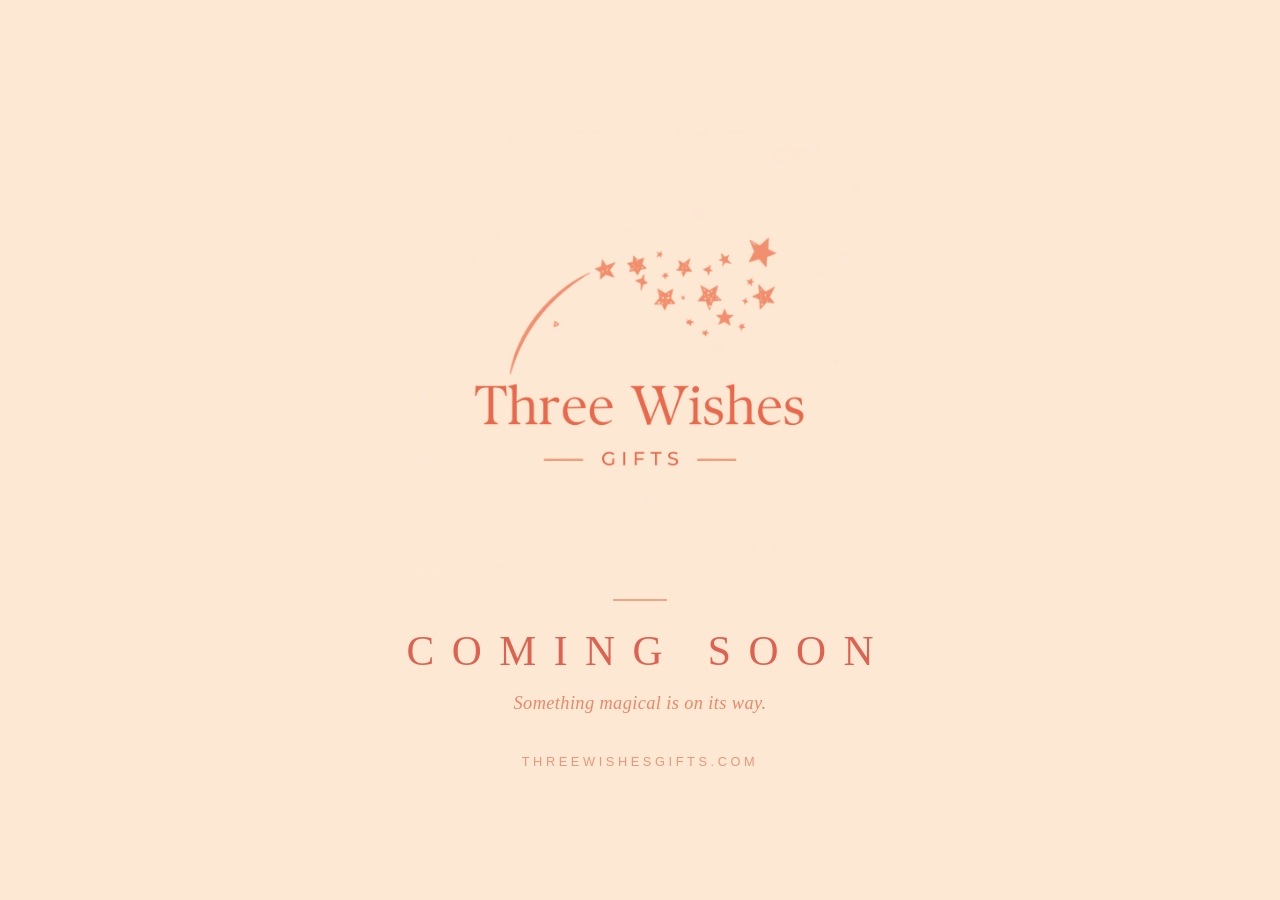
==== index.html @ 208aeb23 "Add Coming Soon holding page for threewishesgifts.com Static single-page site: brand logo on a seaml" ====
<!DOCTYPE html>
<html lang="en">
<head>
<meta charset="UTF-8" />
<meta name="viewport" content="width=device-width, initial-scale=1" />
<title>Three Wishes Gifts &mdash; Coming Soon</title>
<meta name="description" content="Three Wishes Gifts is coming soon. Something magical is on its way." />
<meta name="theme-color" content="#fbebd9" />
<link rel="icon" type="image/jpeg" href="assets/logo.jpg" />
<link rel="apple-touch-icon" href="assets/logo.jpg" />

<!-- Open Graph -->
<meta property="og:type" content="website" />
<meta property="og:title" content="Three Wishes Gifts &mdash; Coming Soon" />
<meta property="og:description" content="Something magical is on its way." />
<meta property="og:image" content="assets/logo.jpg" />
<meta property="og:url" content="https://threewishesgifts.com" />
<meta name="twitter:card" content="summary_large_image" />

<style>
  :root {
    /* sampled directly from the logo artwork so it tiles seamlessly */
    --cream: #fde8d4;
    --cream-deep: #f7ddc4;
    --coral: #dd6350;
    --coral-soft: #e8896b;
    --ink: #b9543f;
  }

  * { box-sizing: border-box; }

  html, body {
    margin: 0;
    padding: 0;
    min-height: 100%;
  }

  body {
    background: var(--cream);
    color: var(--coral);
    font-family: "Georgia", "Times New Roman", serif;
    -webkit-font-smoothing: antialiased;
    text-rendering: optimizeLegibility;
    display: flex;
    align-items: center;
    justify-content: center;
    min-height: 100vh;
    padding: 8vh 24px;
    overflow: hidden;
    position: relative;
  }

  .card {
    position: relative;
    z-index: 2;
    width: 100%;
    max-width: 560px;
    text-align: center;
    animation: rise 1s ease-out both;
  }

  @keyframes rise {
    from { opacity: 0; transform: translateY(16px); }
    to   { opacity: 1; transform: translateY(0); }
  }

  .logo {
    width: 100%;
    max-width: 440px;
    height: auto;
    margin: 0 auto;
    display: block;
  }

  .divider {
    width: 54px;
    height: 2px;
    background: var(--coral-soft);
    border: 0;
    margin: 28px auto 26px;
    opacity: 0.7;
  }

  h1 {
    margin: 0;
    font-size: clamp(1.5rem, 4vw + 1rem, 2.6rem);
    font-weight: 400;
    letter-spacing: 0.42em;
    text-indent: 0.42em;
    text-transform: uppercase;
    color: var(--coral);
  }

  p.tagline {
    margin: 18px auto 0;
    max-width: 30ch;
    font-size: clamp(0.98rem, 1.4vw + 0.6rem, 1.15rem);
    font-style: italic;
    letter-spacing: 0.02em;
    color: var(--coral-soft);
  }

  .domain {
    margin-top: 40px;
    font-family: "Helvetica Neue", Arial, sans-serif;
    font-size: 0.8rem;
    letter-spacing: 0.28em;
    text-transform: uppercase;
    color: var(--coral-soft);
    opacity: 0.85;
  }

  /* twinkling stars */
  .sky { position: absolute; inset: 0; z-index: 1; pointer-events: none; }
  .sky i {
    position: absolute;
    display: block;
    width: 6px;
    height: 6px;
    background: var(--coral-soft);
    clip-path: polygon(50% 0%, 61% 35%, 98% 35%, 68% 57%, 79% 91%, 50% 70%, 21% 91%, 32% 57%, 2% 35%, 39% 35%);
    opacity: 0;
    animation: twinkle 4.5s ease-in-out infinite;
  }
  .sky i:nth-child(1) { top: 16%; left: 12%; animation-delay: 0s;   transform: scale(0.8); }
  .sky i:nth-child(2) { top: 26%; left: 82%; animation-delay: 0.8s; transform: scale(1.2); }
  .sky i:nth-child(3) { top: 68%; left: 8%;  animation-delay: 1.6s; transform: scale(0.6); }
  .sky i:nth-child(4) { top: 74%; left: 88%; animation-delay: 2.3s; transform: scale(1); }
  .sky i:nth-child(5) { top: 44%; left: 4%;  animation-delay: 3.1s; transform: scale(0.7); }
  .sky i:nth-child(6) { top: 12%; left: 60%; animation-delay: 1.2s; transform: scale(0.5); }
  .sky i:nth-child(7) { top: 84%; left: 40%; animation-delay: 2.7s; transform: scale(0.9); }
  .sky i:nth-child(8) { top: 58%; left: 92%; animation-delay: 0.4s; transform: scale(0.6); }

  @keyframes twinkle {
    0%, 100% { opacity: 0; transform: scale(0.6); }
    50%      { opacity: 0.9; transform: scale(1.1); }
  }

  @media (prefers-reduced-motion: reduce) {
    .card { animation: none; }
    .sky i { animation: none; opacity: 0.35; }
  }
</style>
</head>
<body>
  <div class="sky" aria-hidden="true">
    <i></i><i></i><i></i><i></i><i></i><i></i><i></i><i></i>
  </div>

  <main class="card">
    <img class="logo" src="assets/logo.jpg" alt="Three Wishes Gifts" />
    <hr class="divider" />
    <h1>Coming Soon</h1>
    <p class="tagline">Something magical is on its way.</p>
    <div class="domain">threewishesgifts.com</div>
  </main>
</body>
</html>
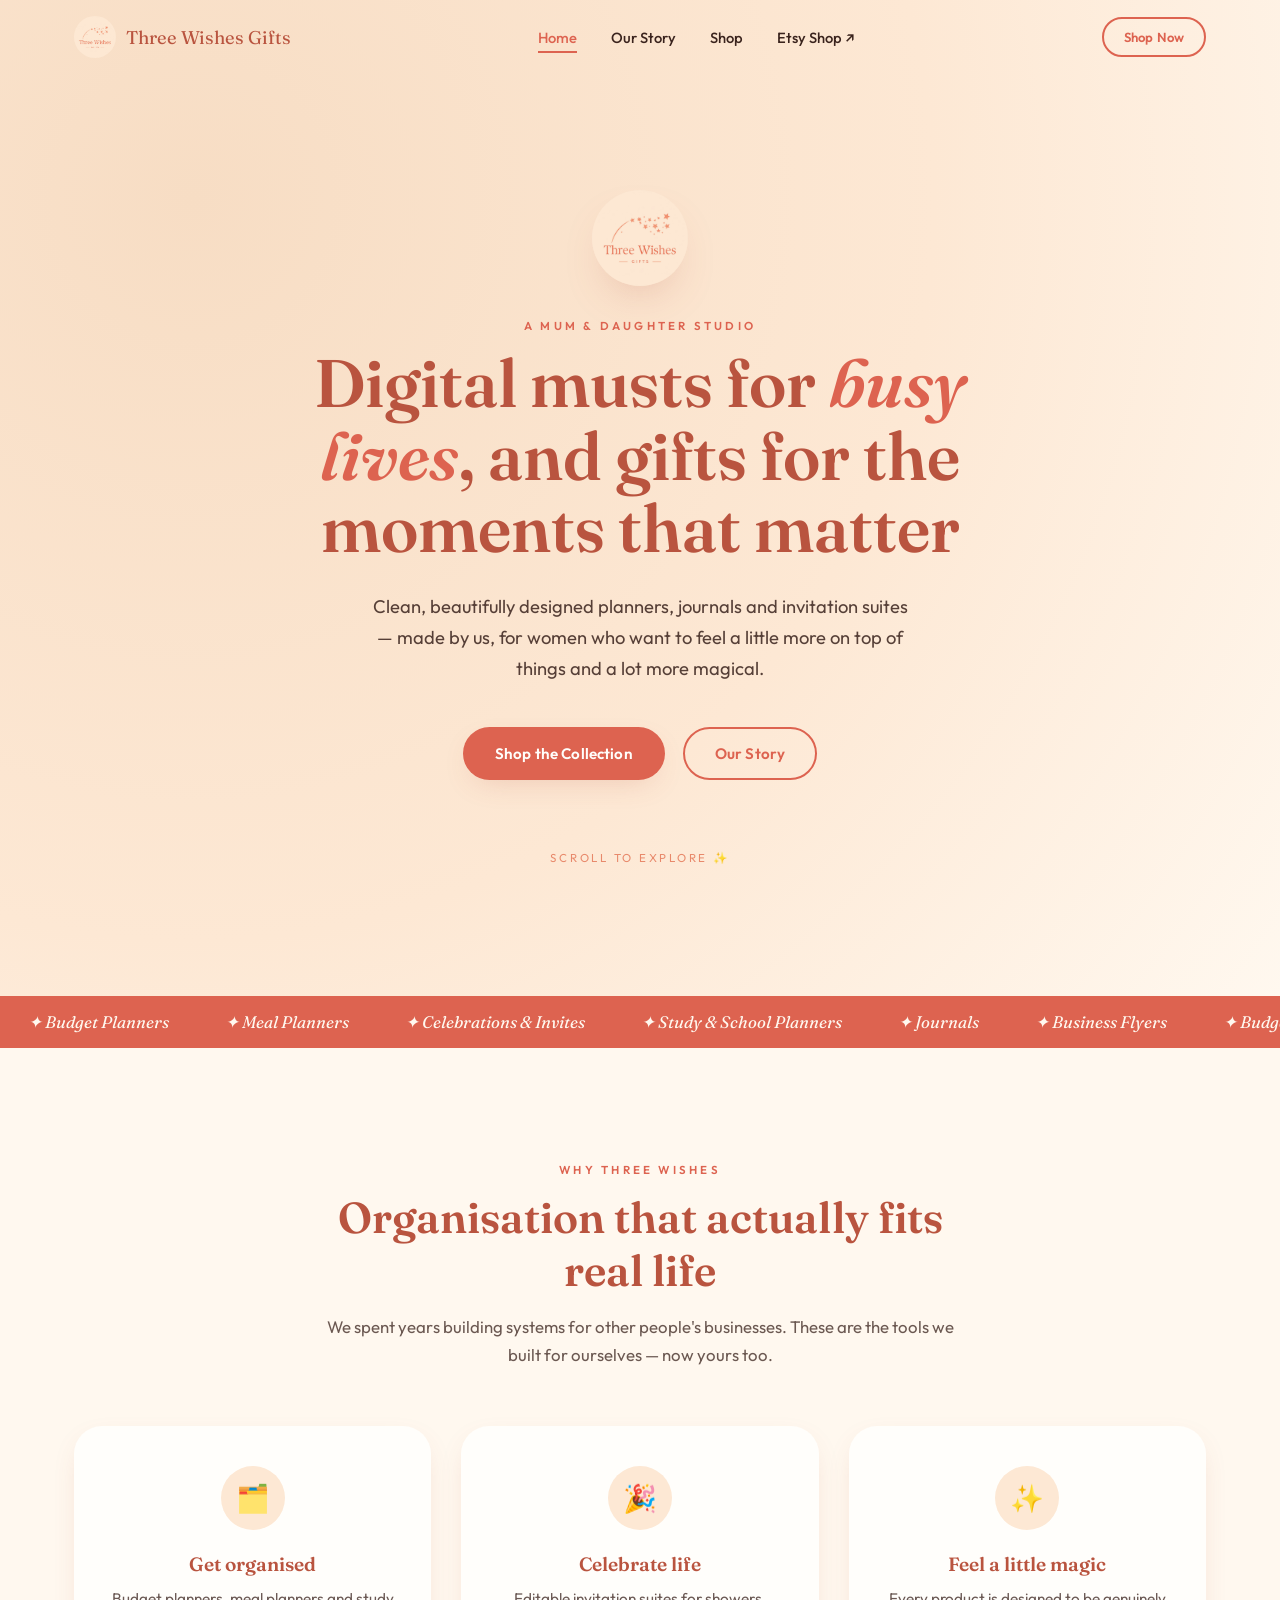
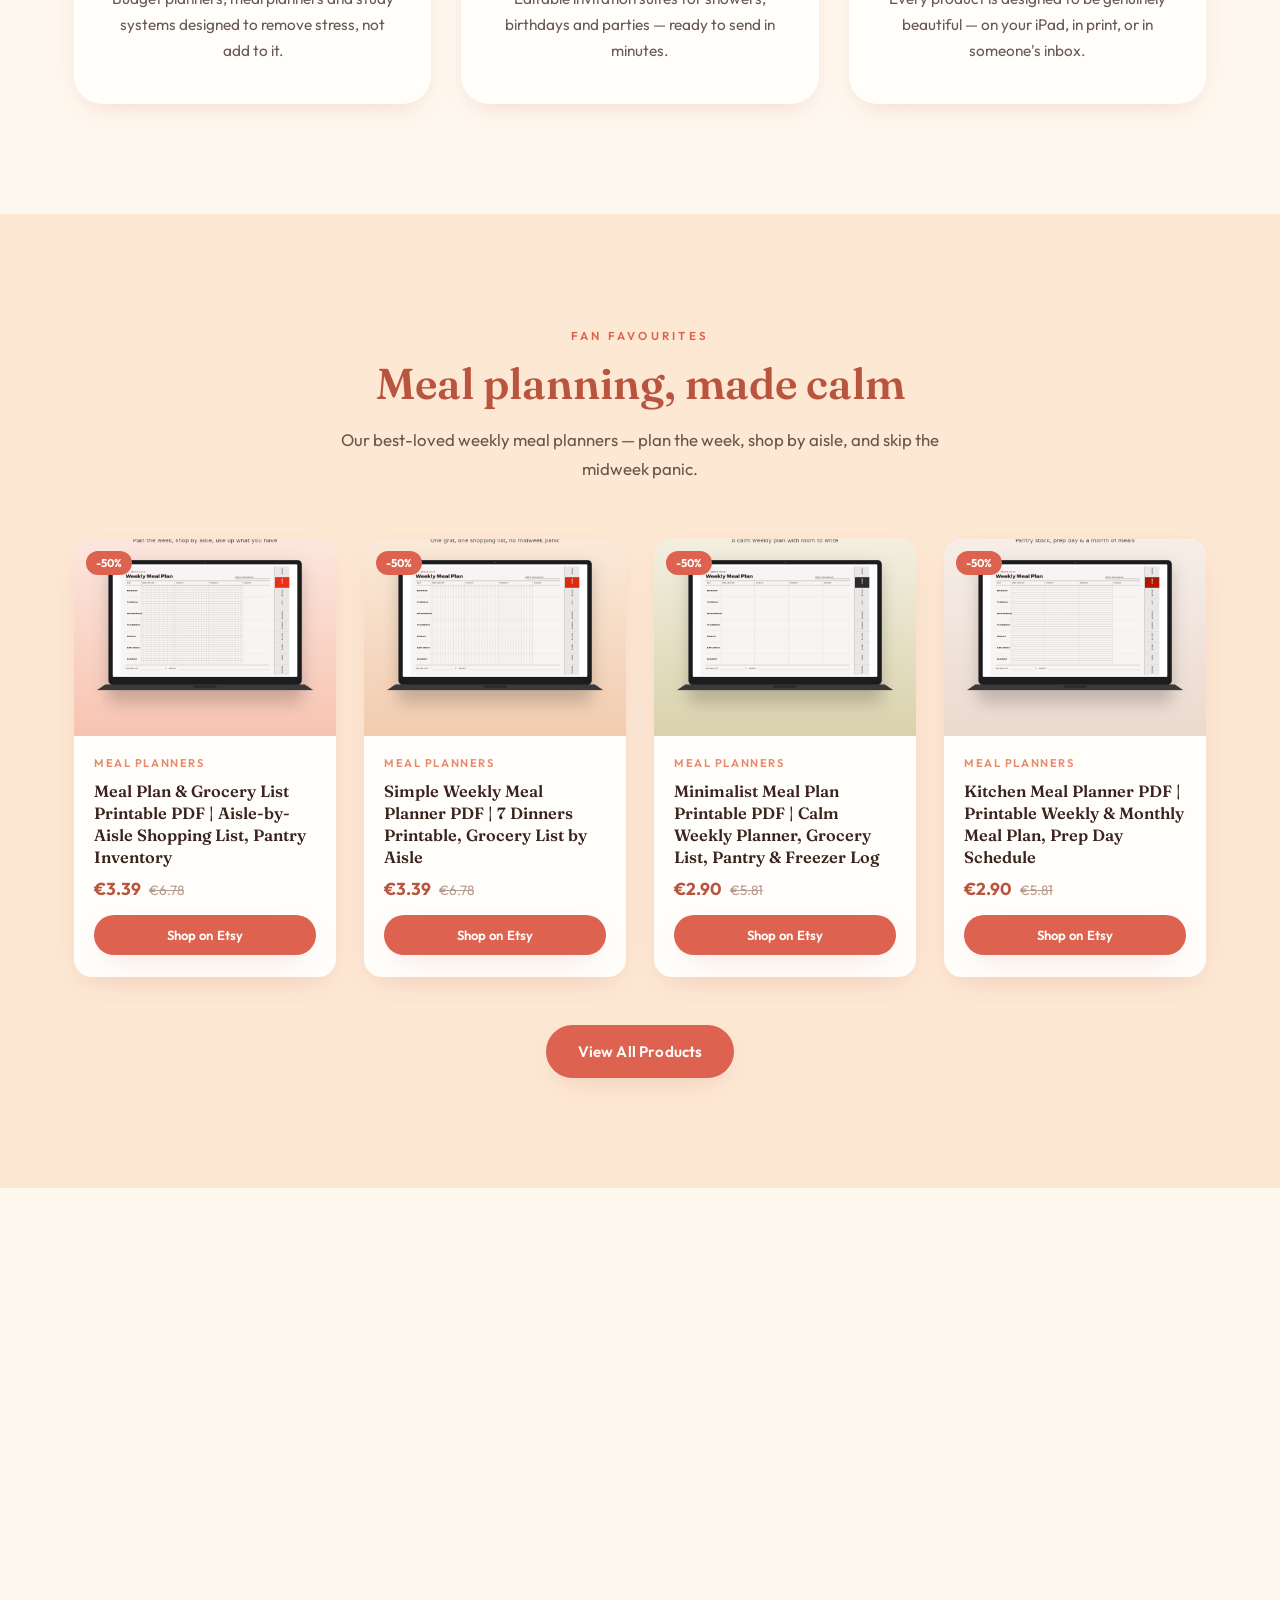
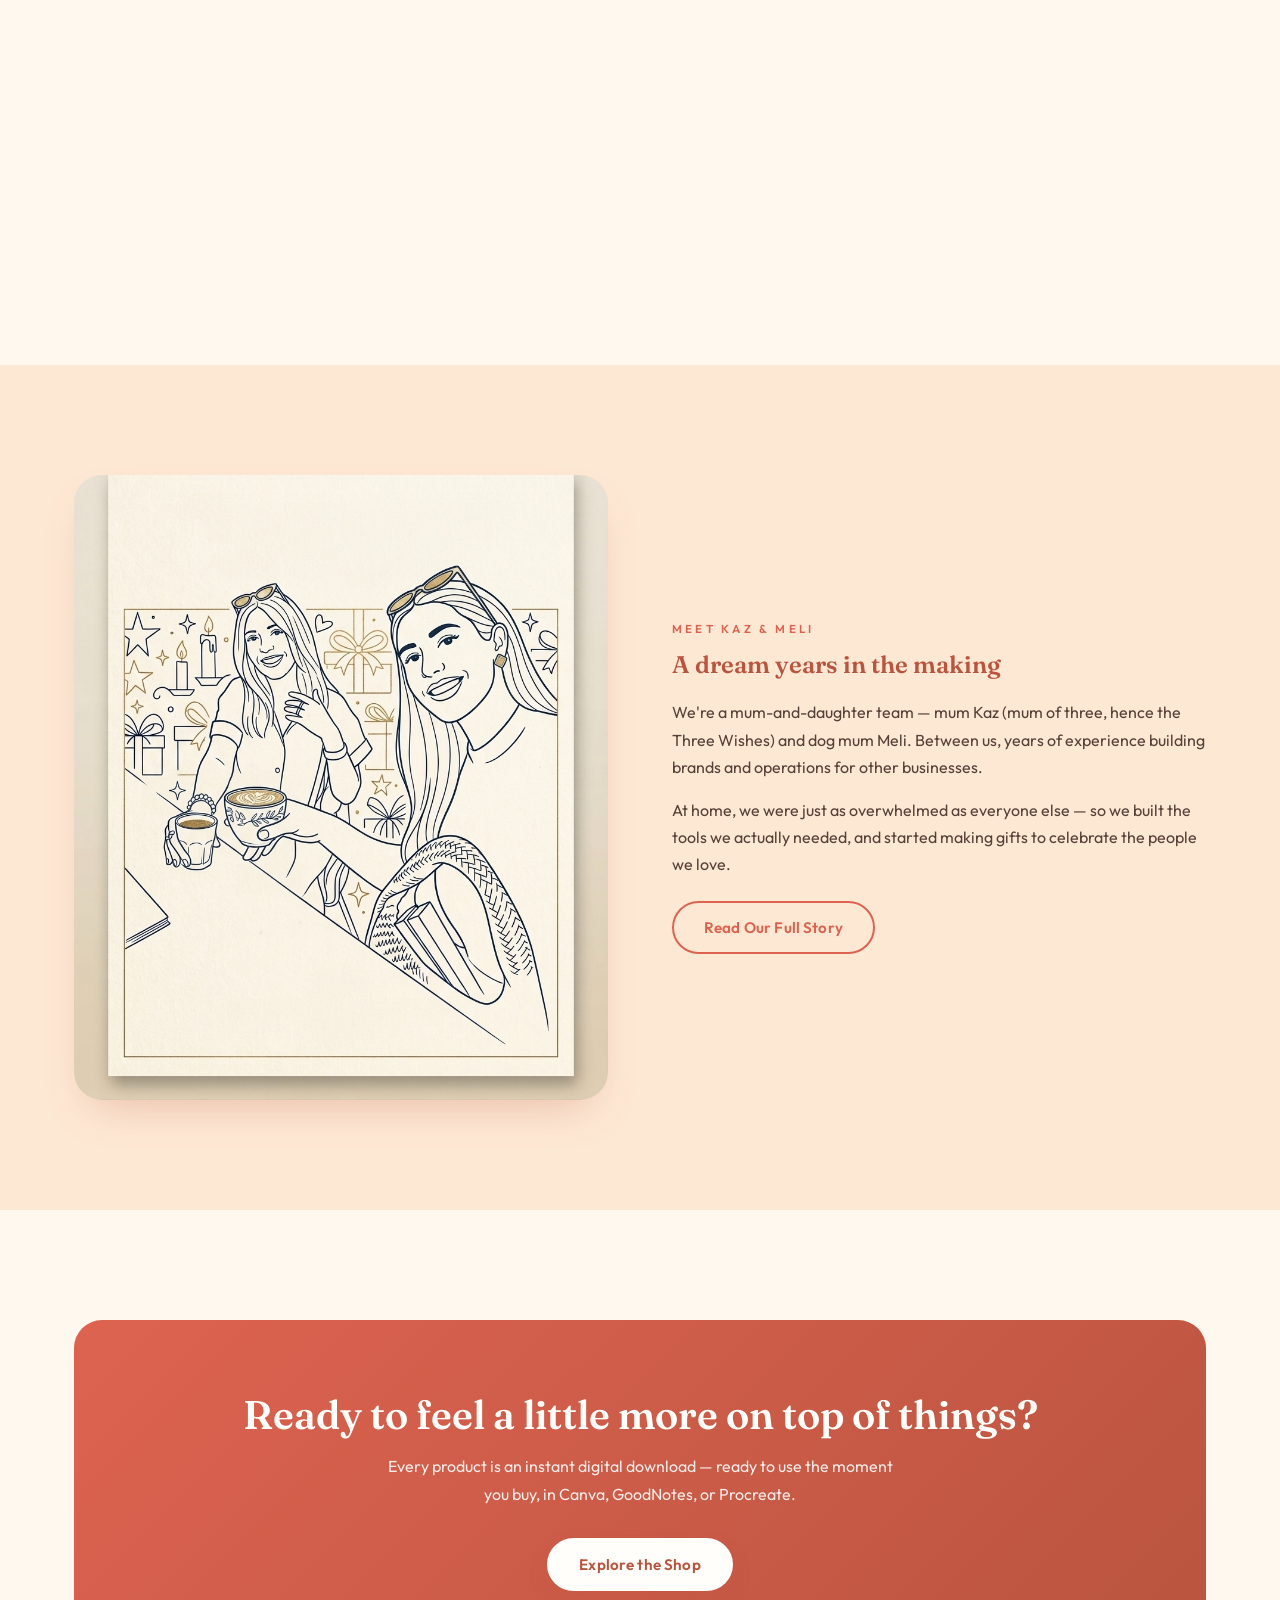
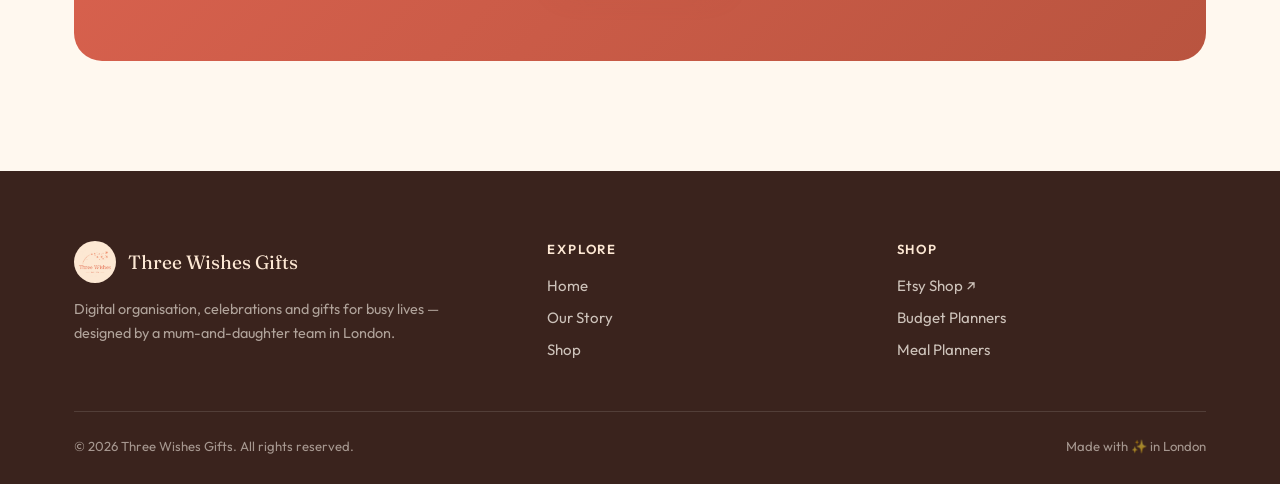
==== commit 0a7008c7: "Build full Three Wishes Gifts site: home, about, shop Replace the coming-soon holding page with a fu" ====
--- a/index.html
+++ b/index.html
@@ -3,156 +3,189 @@
 <head>
 <meta charset="UTF-8" />
 <meta name="viewport" content="width=device-width, initial-scale=1" />
-<title>Three Wishes Gifts &mdash; Coming Soon</title>
-<meta name="description" content="Three Wishes Gifts is coming soon. Something magical is on its way." />
-<meta name="theme-color" content="#fbebd9" />
+<title>Three Wishes Gifts &mdash; Digital Musts for Busy Lives</title>
+<meta name="description" content="Clean, beautifully designed digital planners, journals and invitation suites from a mum-and-daughter team. Shop budget planners, meal planners, study planners and celebration suites." />
+<meta name="theme-color" content="#fde8d4" />
 <link rel="icon" type="image/jpeg" href="assets/logo.jpg" />
 <link rel="apple-touch-icon" href="assets/logo.jpg" />
 
-<!-- Open Graph -->
 <meta property="og:type" content="website" />
-<meta property="og:title" content="Three Wishes Gifts &mdash; Coming Soon" />
-<meta property="og:description" content="Something magical is on its way." />
+<meta property="og:title" content="Three Wishes Gifts &mdash; Digital Musts for Busy Lives" />
+<meta property="og:description" content="Clean, beautifully designed digital planners, journals and invitation suites for real life." />
 <meta property="og:image" content="assets/logo.jpg" />
 <meta property="og:url" content="https://threewishesgifts.com" />
 <meta name="twitter:card" content="summary_large_image" />
 
-<style>
-  :root {
-    /* sampled directly from the logo artwork so it tiles seamlessly */
-    --cream: #fde8d4;
-    --cream-deep: #f7ddc4;
-    --coral: #dd6350;
-    --coral-soft: #e8896b;
-    --ink: #b9543f;
-  }
-
-  * { box-sizing: border-box; }
-
-  html, body {
-    margin: 0;
-    padding: 0;
-    min-height: 100%;
-  }
-
-  body {
-    background: var(--cream);
-    color: var(--coral);
-    font-family: "Georgia", "Times New Roman", serif;
-    -webkit-font-smoothing: antialiased;
-    text-rendering: optimizeLegibility;
-    display: flex;
-    align-items: center;
-    justify-content: center;
-    min-height: 100vh;
-    padding: 8vh 24px;
-    overflow: hidden;
-    position: relative;
-  }
-
-  .card {
-    position: relative;
-    z-index: 2;
-    width: 100%;
-    max-width: 560px;
-    text-align: center;
-    animation: rise 1s ease-out both;
-  }
-
-  @keyframes rise {
-    from { opacity: 0; transform: translateY(16px); }
-    to   { opacity: 1; transform: translateY(0); }
-  }
-
-  .logo {
-    width: 100%;
-    max-width: 440px;
-    height: auto;
-    margin: 0 auto;
-    display: block;
-  }
-
-  .divider {
-    width: 54px;
-    height: 2px;
-    background: var(--coral-soft);
-    border: 0;
-    margin: 28px auto 26px;
-    opacity: 0.7;
-  }
-
-  h1 {
-    margin: 0;
-    font-size: clamp(1.5rem, 4vw + 1rem, 2.6rem);
-    font-weight: 400;
-    letter-spacing: 0.42em;
-    text-indent: 0.42em;
-    text-transform: uppercase;
-    color: var(--coral);
-  }
-
-  p.tagline {
-    margin: 18px auto 0;
-    max-width: 30ch;
-    font-size: clamp(0.98rem, 1.4vw + 0.6rem, 1.15rem);
-    font-style: italic;
-    letter-spacing: 0.02em;
-    color: var(--coral-soft);
-  }
-
-  .domain {
-    margin-top: 40px;
-    font-family: "Helvetica Neue", Arial, sans-serif;
-    font-size: 0.8rem;
-    letter-spacing: 0.28em;
-    text-transform: uppercase;
-    color: var(--coral-soft);
-    opacity: 0.85;
-  }
-
-  /* twinkling stars */
-  .sky { position: absolute; inset: 0; z-index: 1; pointer-events: none; }
-  .sky i {
-    position: absolute;
-    display: block;
-    width: 6px;
-    height: 6px;
-    background: var(--coral-soft);
-    clip-path: polygon(50% 0%, 61% 35%, 98% 35%, 68% 57%, 79% 91%, 50% 70%, 21% 91%, 32% 57%, 2% 35%, 39% 35%);
-    opacity: 0;
-    animation: twinkle 4.5s ease-in-out infinite;
-  }
-  .sky i:nth-child(1) { top: 16%; left: 12%; animation-delay: 0s;   transform: scale(0.8); }
-  .sky i:nth-child(2) { top: 26%; left: 82%; animation-delay: 0.8s; transform: scale(1.2); }
-  .sky i:nth-child(3) { top: 68%; left: 8%;  animation-delay: 1.6s; transform: scale(0.6); }
-  .sky i:nth-child(4) { top: 74%; left: 88%; animation-delay: 2.3s; transform: scale(1); }
-  .sky i:nth-child(5) { top: 44%; left: 4%;  animation-delay: 3.1s; transform: scale(0.7); }
-  .sky i:nth-child(6) { top: 12%; left: 60%; animation-delay: 1.2s; transform: scale(0.5); }
-  .sky i:nth-child(7) { top: 84%; left: 40%; animation-delay: 2.7s; transform: scale(0.9); }
-  .sky i:nth-child(8) { top: 58%; left: 92%; animation-delay: 0.4s; transform: scale(0.6); }
-
-  @keyframes twinkle {
-    0%, 100% { opacity: 0; transform: scale(0.6); }
-    50%      { opacity: 0.9; transform: scale(1.1); }
-  }
-
-  @media (prefers-reduced-motion: reduce) {
-    .card { animation: none; }
-    .sky i { animation: none; opacity: 0.35; }
-  }
-</style>
+<link rel="preconnect" href="https://fonts.googleapis.com" />
+<link rel="preconnect" href="https://fonts.gstatic.com" crossorigin />
+<link href="https://fonts.googleapis.com/css2?family=Fraunces:ital,wght@0,500;0,600;1,500&family=Outfit:wght@400;500;600;700&display=swap" rel="stylesheet" />
+<link rel="stylesheet" href="assets/styles.css" />
 </head>
 <body>
-  <div class="sky" aria-hidden="true">
-    <i></i><i></i><i></i><i></i><i></i><i></i><i></i><i></i>
+
+<header class="site-header">
+  <div class="container nav-inner">
+    <a class="brand" href="index.html"><img src="assets/logo.jpg" alt="Three Wishes Gifts logo" />Three Wishes Gifts</a>
+    <nav class="nav-links">
+      <a href="index.html" class="active">Home</a>
+      <a href="about.html">Our Story</a>
+      <a href="shop.html">Shop</a>
+      <a href="https://www.etsy.com/shop/ThreeWishesGiftsShop" target="_blank" rel="noopener">Etsy Shop ↗</a>
+    </nav>
+    <div class="nav-cta">
+      <a class="btn btn-outline btn-sm" href="shop.html">Shop Now</a>
+      <button class="nav-toggle" aria-label="Toggle menu"><span></span></button>
+    </div>
   </div>
+</header>
 
-  <main class="card">
-    <img class="logo" src="assets/logo.jpg" alt="Three Wishes Gifts" />
-    <hr class="divider" />
-    <h1>Coming Soon</h1>
-    <p class="tagline">Something magical is on its way.</p>
-    <div class="domain">threewishesgifts.com</div>
-  </main>
+<section class="hero">
+  <div class="sky" data-stars="18" aria-hidden="true"></div>
+  <div class="container hero-content">
+    <img class="logo-mark" src="assets/logo.jpg" alt="Three Wishes Gifts" />
+    <span class="eyebrow">A Mum &amp; Daughter Studio</span>
+    <h1>Digital musts for <em>busy lives</em>, and gifts for the moments that matter</h1>
+    <p class="lede">Clean, beautifully designed planners, journals and invitation suites &mdash; made by us, for women who want to feel a little more on top of things and a lot more magical.</p>
+    <div class="hero-actions">
+      <a class="btn btn-primary" href="shop.html">Shop the Collection</a>
+      <a class="btn btn-outline" href="about.html">Our Story</a>
+    </div>
+    <div class="scroll-cue">Scroll to explore ✨</div>
+  </div>
+</section>
+
+<div class="marquee-wrap" aria-hidden="true">
+  <div class="marquee-track">
+    <span>✦ Budget Planners</span><span>✦ Meal Planners</span><span>✦ Celebrations &amp; Invites</span><span>✦ Study &amp; School Planners</span><span>✦ Journals</span><span>✦ Business Flyers</span>
+    <span>✦ Budget Planners</span><span>✦ Meal Planners</span><span>✦ Celebrations &amp; Invites</span><span>✦ Study &amp; School Planners</span><span>✦ Journals</span><span>✦ Business Flyers</span>
+  </div>
+</div>
+
+<section>
+  <div class="container">
+    <div class="section-head reveal">
+      <span class="eyebrow">Why Three Wishes</span>
+      <h2>Organisation that actually fits real life</h2>
+      <p>We spent years building systems for other people's businesses. These are the tools we built for ourselves &mdash; now yours too.</p>
+    </div>
+    <div class="feature-grid">
+      <div class="feature-card reveal">
+        <div class="feature-icon">🗂️</div>
+        <h3>Get organised</h3>
+        <p>Budget planners, meal planners and study systems designed to remove stress, not add to it.</p>
+      </div>
+      <div class="feature-card reveal">
+        <div class="feature-icon">🎉</div>
+        <h3>Celebrate life</h3>
+        <p>Editable invitation suites for showers, birthdays and parties &mdash; ready to send in minutes.</p>
+      </div>
+      <div class="feature-card reveal">
+        <div class="feature-icon">✨</div>
+        <h3>Feel a little magic</h3>
+        <p>Every product is designed to be genuinely beautiful &mdash; on your iPad, in print, or in someone's inbox.</p>
+      </div>
+    </div>
+  </div>
+</section>
+
+<section style="background:var(--cream);">
+  <div class="container">
+    <div class="section-head reveal">
+      <span class="eyebrow">Fan Favourites</span>
+      <h2>Meal planning, made calm</h2>
+      <p>Our best-loved weekly meal planners &mdash; plan the week, shop by aisle, and skip the midweek panic.</p>
+    </div>
+    <div class="product-grid" id="featured-grid"></div>
+    <div class="center reveal" style="margin-top:48px;">
+      <a class="btn btn-primary" href="shop.html">View All Products</a>
+    </div>
+  </div>
+</section>
+
+<section>
+  <div class="container">
+    <div class="section-head reveal">
+      <span class="eyebrow">Shop by Category</span>
+      <h2>Something for every part of your week</h2>
+    </div>
+    <div class="cat-grid">
+      <a class="cat-tile reveal" href="shop.html#Budget%20Planners"><span class="cat-emoji">💰</span><h3>Budget Planners</h3><span class="count">9 designs</span></a>
+      <a class="cat-tile reveal" href="shop.html#Meal%20Planners"><span class="cat-emoji">🍽️</span><h3>Meal Planners</h3><span class="count">4 designs</span></a>
+      <a class="cat-tile reveal" href="shop.html#Study%20%26%20School%20Planners"><span class="cat-emoji">📚</span><h3>Study &amp; School Planners</h3><span class="count">6 designs</span></a>
+      <a class="cat-tile reveal" href="shop.html#Journals"><span class="cat-emoji">📓</span><h3>Journals</h3><span class="count">2 designs</span></a>
+      <a class="cat-tile reveal" href="shop.html#Celebrations%20%26%20Invites"><span class="cat-emoji">🎊</span><h3>Celebrations &amp; Invites</h3><span class="count">3 designs</span></a>
+      <a class="cat-tile reveal" href="shop.html#Business%20%26%20Event%20Flyers"><span class="cat-emoji">🪧</span><h3>Business &amp; Event Flyers</h3><span class="count">2 designs</span></a>
+    </div>
+  </div>
+</section>
+
+<section style="background:var(--cream);">
+  <div class="container">
+    <div class="split reveal">
+      <div class="crop-frame" style="aspect-ratio: 896 / 1050;">
+        <img src="assets/about/about-hero-illustration.jpg" alt="Illustration of the Three Wishes Gifts team" />
+      </div>
+      <div class="split-copy">
+        <span class="eyebrow">Meet Kaz &amp; Meli</span>
+        <h2>A dream years in the making</h2>
+        <p>We're a mum-and-daughter team &mdash; mum Kaz (mum of three, hence the Three Wishes) and dog mum Meli. Between us, years of experience building brands and operations for other businesses.</p>
+        <p>At home, we were just as overwhelmed as everyone else &mdash; so we built the tools we actually needed, and started making gifts to celebrate the people we love.</p>
+        <a class="btn btn-outline" style="margin-top:22px;" href="about.html">Read Our Full Story</a>
+      </div>
+    </div>
+  </div>
+</section>
+
+<section>
+  <div class="container">
+    <div class="cta-banner reveal">
+      <div class="sky" data-stars="12" aria-hidden="true"></div>
+      <div style="position:relative;z-index:2;">
+        <h2>Ready to feel a little more on top of things?</h2>
+        <p>Every product is an instant digital download &mdash; ready to use the moment you buy, in Canva, GoodNotes, or Procreate.</p>
+        <a class="btn btn-primary" href="shop.html">Explore the Shop</a>
+      </div>
+    </div>
+  </div>
+</section>
+
+<footer class="site-footer">
+  <div class="container">
+    <div class="footer-grid">
+      <div class="footer-col">
+        <div class="footer-brand"><img src="assets/logo.jpg" alt="Three Wishes Gifts logo" />Three Wishes Gifts</div>
+        <p class="footer-note">Digital organisation, celebrations and gifts for busy lives &mdash; designed by a mum-and-daughter team in London.</p>
+      </div>
+      <div class="footer-col">
+        <h4>Explore</h4>
+        <ul>
+          <li><a href="index.html">Home</a></li>
+          <li><a href="about.html">Our Story</a></li>
+          <li><a href="shop.html">Shop</a></li>
+        </ul>
+      </div>
+      <div class="footer-col">
+        <h4>Shop</h4>
+        <ul>
+          <li><a href="https://www.etsy.com/shop/ThreeWishesGiftsShop" target="_blank" rel="noopener">Etsy Shop ↗</a></li>
+          <li><a href="shop.html#Budget%20Planners">Budget Planners</a></li>
+          <li><a href="shop.html#Meal%20Planners">Meal Planners</a></li>
+        </ul>
+      </div>
+    </div>
+    <div class="footer-bottom">
+      <span>&copy; <span id="year"></span> Three Wishes Gifts. All rights reserved.</span>
+      <span>Made with ✨ in London</span>
+    </div>
+  </div>
+</footer>
+
+<script src="assets/products.js"></script>
+<script>
+  document.getElementById("year").textContent = new Date().getFullYear();
+  const featured = PRODUCTS.filter(p => p.category === "Meal Planners");
+  document.getElementById("featured-grid").innerHTML = featured.map(twProductCardHTML).join("");
+</script>
+<script src="assets/script.js"></script>
 </body>
 </html>
--- a/assets/styles.css
+++ b/assets/styles.css
@@ -0,0 +1,490 @@
+/* Three Wishes Gifts — shared styles
+   Tones sampled from the logo artwork. */
+
+:root {
+  --cream: #fde8d4;
+  --cream-light: #fff8ef;
+  --cream-deep: #f7ddc4;
+  --coral: #dd6350;
+  --coral-soft: #e8896b;
+  --coral-pale: #f3ac97;
+  --ink: #b9543f;
+  --charcoal: #3a231d;
+  --white: #fffefb;
+  --shadow: 0 20px 45px -20px rgba(185, 84, 63, 0.35);
+  --shadow-soft: 0 10px 30px -12px rgba(185, 84, 63, 0.25);
+  --radius-lg: 28px;
+  --radius-md: 18px;
+  --radius-sm: 12px;
+  --serif: "Fraunces", "Georgia", "Times New Roman", serif;
+  --sans: "Outfit", "Helvetica Neue", Arial, sans-serif;
+}
+
+* { box-sizing: border-box; }
+html { scroll-behavior: smooth; }
+
+body {
+  margin: 0;
+  padding: 0;
+  background: var(--cream-light);
+  color: var(--charcoal);
+  font-family: var(--sans);
+  -webkit-font-smoothing: antialiased;
+  text-rendering: optimizeLegibility;
+  overflow-x: hidden;
+}
+
+img { max-width: 100%; display: block; }
+a { color: inherit; text-decoration: none; }
+ul { list-style: none; margin: 0; padding: 0; }
+h1, h2, h3, h4 { font-family: var(--serif); margin: 0; font-weight: 600; color: var(--ink); }
+p { margin: 0; line-height: 1.7; }
+
+.container {
+  width: 100%;
+  max-width: 1180px;
+  margin: 0 auto;
+  padding: 0 24px;
+}
+
+.eyebrow {
+  display: inline-block;
+  font-family: var(--sans);
+  font-size: 0.72rem;
+  font-weight: 600;
+  letter-spacing: 0.28em;
+  text-transform: uppercase;
+  color: var(--coral);
+  margin-bottom: 14px;
+}
+
+.btn {
+  display: inline-flex;
+  align-items: center;
+  gap: 8px;
+  padding: 15px 30px;
+  border-radius: 999px;
+  font-family: var(--sans);
+  font-weight: 600;
+  font-size: 0.95rem;
+  letter-spacing: 0.01em;
+  border: 2px solid transparent;
+  cursor: pointer;
+  transition: transform 0.25s ease, box-shadow 0.25s ease, background 0.25s ease, color 0.25s ease;
+  white-space: nowrap;
+}
+.btn-primary {
+  background: var(--coral);
+  color: var(--white);
+  box-shadow: var(--shadow-soft);
+}
+.btn-primary:hover { transform: translateY(-3px); box-shadow: var(--shadow); background: var(--ink); }
+.btn-outline {
+  background: transparent;
+  border-color: var(--coral);
+  color: var(--coral);
+}
+.btn-outline:hover { background: var(--coral); color: var(--white); transform: translateY(-3px); }
+.btn-sm { padding: 10px 20px; font-size: 0.82rem; }
+
+/* ---------- NAV ---------- */
+.site-header {
+  position: fixed;
+  top: 0; left: 0; right: 0;
+  z-index: 100;
+  padding: 16px 0;
+  transition: background 0.35s ease, box-shadow 0.35s ease, padding 0.35s ease;
+}
+.site-header.scrolled {
+  background: rgba(255, 248, 239, 0.88);
+  backdrop-filter: blur(14px);
+  -webkit-backdrop-filter: blur(14px);
+  box-shadow: 0 8px 30px -18px rgba(185, 84, 63, 0.4);
+  padding: 10px 0;
+}
+.nav-inner {
+  display: flex;
+  align-items: center;
+  justify-content: space-between;
+  gap: 20px;
+}
+.brand {
+  display: flex;
+  align-items: center;
+  gap: 10px;
+  font-family: var(--serif);
+  font-size: 1.15rem;
+  color: var(--ink);
+}
+.brand img { width: 42px; height: 42px; border-radius: 50%; object-fit: cover; }
+.nav-links {
+  display: flex;
+  align-items: center;
+  gap: 34px;
+  font-size: 0.92rem;
+  font-weight: 500;
+}
+.nav-links a { position: relative; padding: 4px 0; color: var(--charcoal); transition: color 0.2s ease; }
+.nav-links a::after {
+  content: "";
+  position: absolute; left: 0; bottom: -2px;
+  width: 0; height: 2px; background: var(--coral);
+  transition: width 0.25s ease;
+}
+.nav-links a:hover, .nav-links a.active { color: var(--coral); }
+.nav-links a:hover::after, .nav-links a.active::after { width: 100%; }
+.nav-cta { display: flex; align-items: center; gap: 16px; }
+.nav-toggle {
+  display: none;
+  width: 42px; height: 42px;
+  border-radius: 50%;
+  border: 1.5px solid var(--coral);
+  background: transparent;
+  align-items: center; justify-content: center;
+  cursor: pointer;
+}
+.nav-toggle span, .nav-toggle span::before, .nav-toggle span::after {
+  content: ""; display: block; width: 18px; height: 2px; background: var(--coral); position: relative; transition: 0.25s ease;
+}
+.nav-toggle span::before { position: absolute; top: -6px; }
+.nav-toggle span::after { position: absolute; top: 6px; }
+.nav-toggle.open span { background: transparent; }
+.nav-toggle.open span::before { transform: rotate(45deg); top: 0; }
+.nav-toggle.open span::after { transform: rotate(-45deg); top: 0; }
+
+@media (max-width: 860px) {
+  .nav-links {
+    position: fixed;
+    top: 0; right: -100%;
+    height: 100vh;
+    width: min(78vw, 320px);
+    background: var(--white);
+    flex-direction: column;
+    justify-content: center;
+    gap: 32px;
+    font-size: 1.15rem;
+    box-shadow: -20px 0 50px -20px rgba(185,84,63,0.4);
+    transition: right 0.4s cubic-bezier(.2,.9,.2,1);
+    z-index: 90;
+  }
+  .nav-links.open { right: 0; }
+  .nav-toggle { display: inline-flex; }
+  .nav-cta .btn-outline { display: none; }
+}
+
+/* ---------- STARFIELD ---------- */
+.sky { position: absolute; inset: 0; overflow: hidden; pointer-events: none; z-index: 0; }
+.sky i {
+  position: absolute; display: block; width: 7px; height: 7px;
+  background: var(--coral-soft);
+  clip-path: polygon(50% 0%, 61% 35%, 98% 35%, 68% 57%, 79% 91%, 50% 70%, 21% 91%, 32% 57%, 2% 35%, 39% 35%);
+  opacity: 0; animation: twinkle 4.5s ease-in-out infinite;
+}
+@keyframes twinkle {
+  0%, 100% { opacity: 0; transform: scale(0.6); }
+  50% { opacity: 0.85; transform: scale(1.1); }
+}
+@keyframes float-y {
+  0%, 100% { transform: translateY(0); }
+  50% { transform: translateY(-14px); }
+}
+
+/* ---------- HERO ---------- */
+.hero {
+  position: relative;
+  padding: 190px 0 130px;
+  background: radial-gradient(circle at 15% 20%, var(--cream-deep), var(--cream) 55%, var(--cream-light) 100%);
+  overflow: hidden;
+  text-align: center;
+}
+.hero-content { position: relative; z-index: 2; max-width: 780px; margin: 0 auto; }
+.hero .logo-mark {
+  width: 96px; height: 96px; border-radius: 50%; object-fit: cover;
+  margin: 0 auto 28px; box-shadow: var(--shadow); animation: float-y 5s ease-in-out infinite;
+}
+.hero h1 {
+  font-size: clamp(2.4rem, 5.4vw, 4.2rem);
+  line-height: 1.08;
+  color: var(--ink);
+}
+.hero h1 em { font-style: italic; color: var(--coral); }
+.hero p.lede {
+  margin: 26px auto 0;
+  max-width: 46ch;
+  font-size: 1.15rem;
+  color: var(--charcoal);
+  opacity: 0.85;
+}
+.hero-actions {
+  margin-top: 42px;
+  display: flex; gap: 18px; justify-content: center; flex-wrap: wrap;
+}
+.scroll-cue {
+  margin-top: 70px;
+  display: inline-flex; flex-direction: column; align-items: center; gap: 8px;
+  font-size: 0.72rem; letter-spacing: 0.24em; text-transform: uppercase; color: var(--coral-soft);
+  animation: float-y 2.4s ease-in-out infinite;
+}
+
+/* ---------- MARQUEE ---------- */
+.marquee-wrap {
+  background: var(--coral);
+  padding: 16px 0;
+  overflow: hidden;
+  white-space: nowrap;
+}
+.marquee-track {
+  display: inline-flex;
+  animation: marquee 26s linear infinite;
+}
+.marquee-track span {
+  color: var(--cream-light);
+  font-family: var(--serif);
+  font-style: italic;
+  font-size: 1.05rem;
+  padding: 0 28px;
+  display: inline-flex;
+  align-items: center;
+  gap: 28px;
+}
+@keyframes marquee {
+  from { transform: translateX(0); }
+  to { transform: translateX(-50%); }
+}
+
+/* ---------- SECTIONS ---------- */
+section { position: relative; padding: 110px 0; }
+.section-head { max-width: 640px; margin: 0 auto 56px; text-align: center; }
+.section-head h2 { font-size: clamp(1.9rem, 3.4vw, 2.7rem); }
+.section-head p { margin-top: 16px; color: var(--charcoal); opacity: 0.75; font-size: 1.05rem; }
+
+.reveal { opacity: 0; transform: translateY(28px); transition: opacity 0.7s ease, transform 0.7s ease; }
+.reveal.in { opacity: 1; transform: translateY(0); }
+
+/* feature strip */
+.feature-grid {
+  display: grid;
+  grid-template-columns: repeat(3, 1fr);
+  gap: 30px;
+}
+.feature-card {
+  background: var(--white);
+  border-radius: var(--radius-lg);
+  padding: 40px 32px;
+  text-align: center;
+  box-shadow: var(--shadow-soft);
+  transition: transform 0.35s ease, box-shadow 0.35s ease;
+}
+.feature-card:hover { transform: translateY(-8px); box-shadow: var(--shadow); }
+.feature-icon {
+  width: 64px; height: 64px; margin: 0 auto 22px;
+  border-radius: 50%;
+  background: var(--cream);
+  display: flex; align-items: center; justify-content: center;
+  font-size: 1.7rem;
+}
+.feature-card h3 { font-size: 1.2rem; margin-bottom: 10px; }
+.feature-card p { color: var(--charcoal); opacity: 0.75; font-size: 0.96rem; }
+
+/* story / about preview split */
+.split {
+  display: grid;
+  grid-template-columns: 1fr 1fr;
+  gap: 64px;
+  align-items: center;
+}
+.split img { border-radius: var(--radius-lg); box-shadow: var(--shadow); width: 100%; }
+.crop-frame {
+  border-radius: var(--radius-lg);
+  box-shadow: var(--shadow);
+  overflow: hidden;
+}
+.crop-frame img {
+  width: 100%; height: 100%;
+  object-fit: cover;
+  object-position: center bottom;
+  border-radius: 0; box-shadow: none;
+}
+.split .eyebrow { display: block; }
+.split h2 { margin-bottom: 20px; }
+.split p + p { margin-top: 16px; }
+.split-copy p { color: var(--charcoal); opacity: 0.85; }
+.split.reverse { direction: rtl; }
+.split.reverse > * { direction: ltr; }
+
+/* category tiles */
+.cat-grid {
+  display: grid;
+  grid-template-columns: repeat(3, 1fr);
+  gap: 24px;
+}
+.cat-tile {
+  position: relative;
+  border-radius: var(--radius-md);
+  padding: 34px 26px;
+  background: linear-gradient(155deg, var(--cream) 0%, var(--cream-deep) 100%);
+  overflow: hidden;
+  transition: transform 0.35s ease, box-shadow 0.35s ease;
+  box-shadow: var(--shadow-soft);
+}
+.cat-tile:hover { transform: translateY(-6px) scale(1.015); box-shadow: var(--shadow); }
+.cat-tile .cat-emoji { font-size: 1.9rem; margin-bottom: 14px; display: block; }
+.cat-tile h3 { font-size: 1.12rem; margin-bottom: 6px; }
+.cat-tile span.count { color: var(--coral); font-weight: 600; font-size: 0.85rem; }
+
+/* product grid & cards */
+.product-grid {
+  display: grid;
+  grid-template-columns: repeat(4, 1fr);
+  gap: 28px;
+}
+.product-card {
+  background: var(--white);
+  border-radius: var(--radius-md);
+  overflow: hidden;
+  box-shadow: var(--shadow-soft);
+  transition: transform 0.35s ease, box-shadow 0.35s ease;
+  display: flex;
+  flex-direction: column;
+}
+.product-card:hover { transform: translateY(-8px); box-shadow: var(--shadow); }
+.product-thumb {
+  position: relative;
+  aspect-ratio: 4 / 3;
+  overflow: hidden;
+  background: var(--cream);
+}
+.product-thumb img {
+  width: 100%; height: 100%; object-fit: cover;
+  transition: transform 0.5s ease;
+}
+.product-card:hover .product-thumb img { transform: scale(1.07); }
+.badge-off {
+  position: absolute; top: 12px; left: 12px;
+  background: var(--coral);
+  color: var(--white);
+  font-size: 0.7rem;
+  font-weight: 700;
+  padding: 5px 10px;
+  border-radius: 999px;
+}
+.product-body { padding: 20px 20px 22px; display: flex; flex-direction: column; gap: 10px; flex: 1; }
+.product-cat { font-size: 0.7rem; text-transform: uppercase; letter-spacing: 0.14em; color: var(--coral-soft); font-weight: 600; }
+.product-title { font-family: var(--serif); font-size: 1.02rem; color: var(--charcoal); line-height: 1.35; flex: 1; }
+.product-price { display: flex; align-items: baseline; gap: 8px; }
+.price-now { font-weight: 700; color: var(--ink); font-size: 1.08rem; }
+.price-was { text-decoration: line-through; color: #b79a8e; font-size: 0.85rem; }
+.product-card .btn { margin-top: 6px; justify-content: center; width: 100%; }
+
+/* shop filters */
+.filter-bar {
+  display: flex; flex-wrap: wrap; gap: 12px; justify-content: center; margin-bottom: 48px;
+}
+.filter-chip {
+  padding: 10px 20px;
+  border-radius: 999px;
+  border: 1.5px solid var(--coral-pale);
+  color: var(--ink);
+  font-size: 0.86rem;
+  font-weight: 600;
+  cursor: pointer;
+  background: var(--white);
+  transition: all 0.25s ease;
+}
+.filter-chip:hover { border-color: var(--coral); }
+.filter-chip.active { background: var(--coral); border-color: var(--coral); color: var(--white); }
+
+/* CTA banner */
+.cta-banner {
+  background: linear-gradient(135deg, var(--coral) 0%, var(--ink) 100%);
+  border-radius: var(--radius-lg);
+  padding: 70px 40px;
+  text-align: center;
+  color: var(--white);
+  position: relative;
+  overflow: hidden;
+}
+.cta-banner h2 { color: var(--white); font-size: clamp(1.8rem, 3.4vw, 2.5rem); }
+.cta-banner p { color: rgba(255,255,255,0.88); margin-top: 14px; max-width: 46ch; margin-left: auto; margin-right: auto; }
+.cta-banner .btn-primary { background: var(--white); color: var(--ink); margin-top: 30px; }
+.cta-banner .btn-primary:hover { background: var(--cream-light); color: var(--ink); }
+
+/* pull quote (about) */
+.pull-quote {
+  font-family: var(--serif);
+  font-style: italic;
+  font-size: clamp(1.3rem, 2.4vw, 1.7rem);
+  color: var(--ink);
+  border-left: 4px solid var(--coral);
+  padding: 6px 0 6px 28px;
+  margin: 40px 0;
+}
+
+.story-copy { max-width: 760px; margin: 0 auto; }
+.story-copy p { color: var(--charcoal); opacity: 0.9; font-size: 1.08rem; margin-bottom: 22px; }
+.story-inline-img { margin: 44px auto; text-align: center; }
+.story-inline-img figcaption { margin-top: 14px; font-size: 0.85rem; color: var(--coral-soft); font-style: italic; }
+
+.signature { margin-top: 50px; font-family: var(--serif); font-style: italic; font-size: 1.3rem; color: var(--ink); text-align: center; }
+
+/* page hero (small, for about/shop) */
+.page-hero {
+  position: relative;
+  padding: 170px 0 90px;
+  text-align: center;
+  background: radial-gradient(circle at 85% 10%, var(--cream-deep), var(--cream) 60%);
+  overflow: hidden;
+}
+.page-hero h1 { font-size: clamp(2.2rem, 4.6vw, 3.4rem); }
+.page-hero p { margin-top: 18px; max-width: 52ch; margin-left: auto; margin-right: auto; color: var(--charcoal); opacity: 0.8; font-size: 1.05rem; }
+
+/* footer */
+.site-footer {
+  background: var(--charcoal);
+  color: var(--cream);
+  padding: 70px 0 30px;
+}
+.footer-grid {
+  display: grid;
+  grid-template-columns: 1.4fr 1fr 1fr;
+  gap: 40px;
+  padding-bottom: 40px;
+  border-bottom: 1px solid rgba(255,255,255,0.12);
+}
+.footer-brand { display: flex; align-items: center; gap: 12px; font-family: var(--serif); font-size: 1.2rem; margin-bottom: 14px; }
+.footer-brand img { width: 42px; height: 42px; border-radius: 50%; }
+.footer-col h4 { color: var(--cream); font-family: var(--sans); font-size: 0.82rem; letter-spacing: 0.14em; text-transform: uppercase; margin-bottom: 18px; }
+.footer-col ul li { margin-bottom: 12px; }
+.footer-col a { color: rgba(255,248,239,0.75); font-size: 0.94rem; transition: color 0.2s ease; }
+.footer-col a:hover { color: var(--coral-pale); }
+.footer-note { color: rgba(255,248,239,0.6); font-size: 0.9rem; max-width: 46ch; }
+.footer-bottom {
+  padding-top: 26px;
+  display: flex; justify-content: space-between; align-items: center; flex-wrap: wrap; gap: 12px;
+  font-size: 0.82rem; color: rgba(255,248,239,0.55);
+}
+
+/* misc */
+.center { text-align: center; }
+.tag-pill {
+  display: inline-block; padding: 6px 16px; border-radius: 999px;
+  background: var(--cream); color: var(--ink); font-size: 0.78rem; font-weight: 600; letter-spacing: 0.06em;
+}
+
+@media (max-width: 980px) {
+  .feature-grid, .cat-grid { grid-template-columns: repeat(2, 1fr); }
+  .product-grid { grid-template-columns: repeat(3, 1fr); }
+  .split { grid-template-columns: 1fr; gap: 36px; }
+  .split.reverse { direction: ltr; }
+  .footer-grid { grid-template-columns: 1fr 1fr; }
+}
+@media (max-width: 640px) {
+  .feature-grid, .cat-grid, .product-grid { grid-template-columns: 1fr 1fr; }
+  .hero { padding: 150px 0 90px; }
+  section { padding: 80px 0; }
+  .footer-grid { grid-template-columns: 1fr; }
+  .cta-banner { padding: 50px 24px; }
+}
+@media (max-width: 460px) {
+  .product-grid, .feature-grid, .cat-grid { grid-template-columns: 1fr; }
+}
